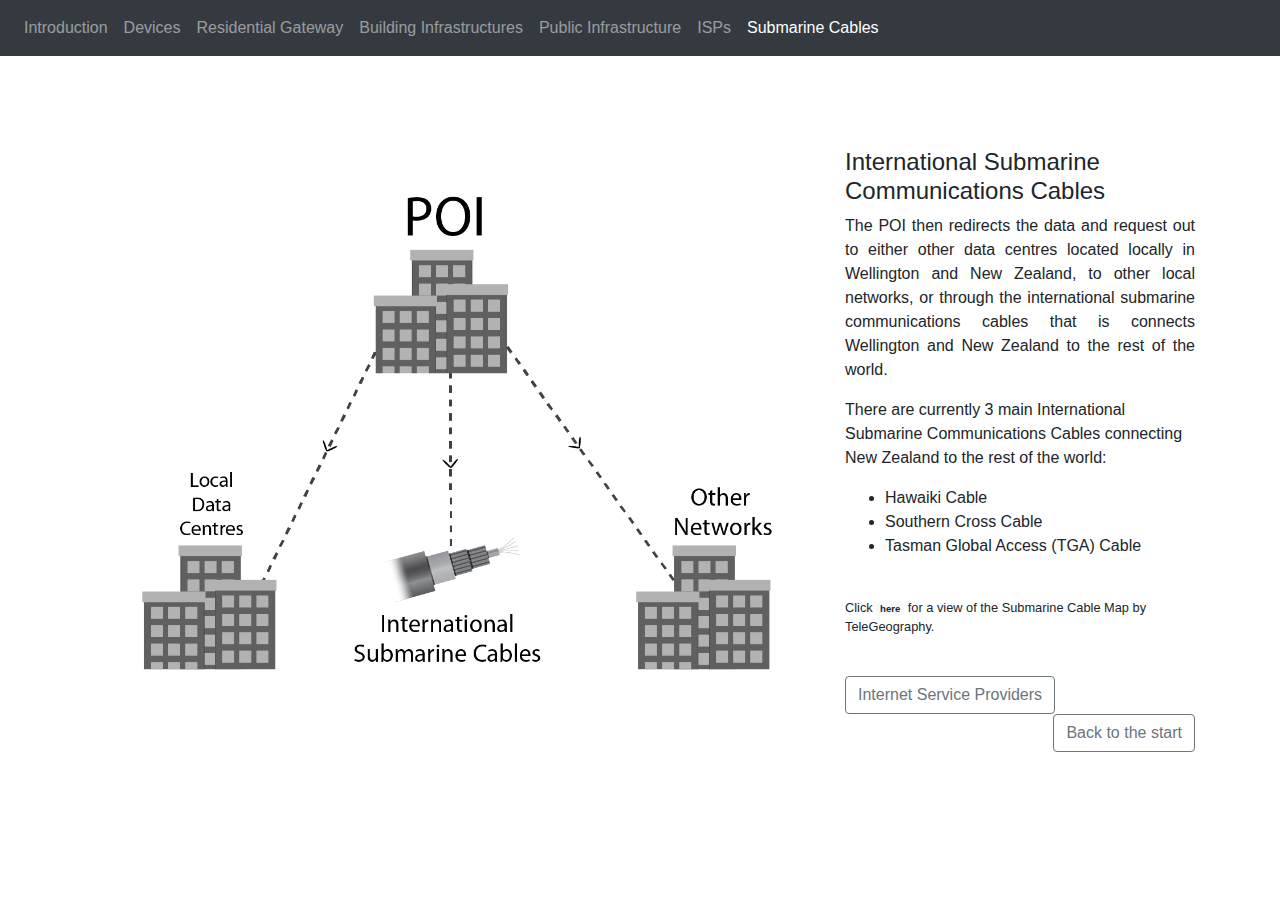
==== cable.html @ 1db7d3f7 "Adding my existing site." ====
<!doctype html>
<html lang="en">

<head>
  <!-- Required meta tags -->
  <meta charset="utf-8">
  <meta name="viewport" content="width=device-width, initial-scale=1, shrink-to-fit=no">

  <!-- Bootstrap CSS -->
  <link rel="stylesheet" href="https://stackpath.bootstrapcdn.com/bootstrap/4.3.1/css/bootstrap.min.css" integrity="sha384-ggOyR0iXCbMQv3Xipma34MD+dH/1fQ784/j6cY/iJTQUOhcWr7x9JvoRxT2MZw1T" crossorigin="anonymous">

  <link rel="stylesheet" href="css/style.css">

  <title>Internet Infrastructure in Wellington</title>
</head>

<body>
  <nav class="navbar navbar-expand-md navbar-dark fixed-top bg-dark">
    <button class="navbar-toggler" type="button" data-toggle="collapse" data-target="#navbarCollapse" aria-controls="navbarCollapse" aria-expanded="false" aria-label="Toggle navigation">
      <span class="navbar-toggler-icon"></span>
    </button>
    <div class="collapse navbar-collapse" id="navbarCollapse">
      <ul class="navbar-nav mr-auto">
        <li class="nav-item">
          <a class="nav-link" href="index.html">Introduction</a>
        </li>
        <li class="nav-item">
          <a class="nav-link" href="device.html">Devices</a>
        </li>
        <li class="nav-item">
          <a class="nav-link" href="gateway.html">Residential Gateway</a>
        </li>
        <li class="nav-item">
          <a class="nav-link" href="building.html">Building Infrastructures</a>
        </li>
        <li class="nav-item">
          <a class="nav-link" href="public.html">Public Infrastructure</a>
        </li>
        <li class="nav-item">
          <a class="nav-link" href="isp.html">ISPs</a>
        </li>
        <li class="nav-item">
          <a class="nav-link active" href="cable.html">Submarine Cables</a>
        </li>
      </ul>
    </div>
  </nav>
  <main role="main">
    <div class="container mx-auto">

      <div class="row min-vh-100">
        <span id="cables"></span>
        <div class="col-8 my-auto"><img src="img/cables.png" class="img-fluid" alt="Submarine Cables"></div>
        <div class="col-4 my-auto">
          <h4 class="text-left">International Submarine Communications Cables</h4>
          <p class="text-justify">The POI then redirects the data and request out to either other data centres located locally in Wellington and New Zealand, to other local networks, or through the international submarine communications cables that
            is connects Wellington and New Zealand to the rest of the world.</p>
          <p>There are currently 3 main International Submarine Communications Cables connecting New Zealand to the rest of the world:</p>
          <ul>
            <li>Hawaiki Cable</li>
            <li>Southern Cross Cable</li>
            <li>Tasman Global Access (TGA) Cable</li>
          </ul>
          <br />
          <small>
            <p>Click <a href="https://www.submarinecablemap.com/" class="badge badge-light" target="_blank">here</a> for a view of the Submarine Cable Map by TeleGeography. </p>
          </small>
          <br />
          <a class="btn btn-outline-secondary float-left" href="isp.html" role="button">Internet Service Providers</a>
          <a class="btn btn-outline-secondary float-right" href="index.html" role="button">Back to the start</a>
        </div>
      </div>
    </div>
  </main>

  <!-- Optional JavaScript -->
  <!-- jQuery first, then Popper.js, then Bootstrap JS -->
  <script src="https://code.jquery.com/jquery-3.3.1.slim.min.js" integrity="sha384-q8i/X+965DzO0rT7abK41JStQIAqVgRVzpbzo5smXKp4YfRvH+8abtTE1Pi6jizo" crossorigin="anonymous"></script>
  <script src="https://cdnjs.cloudflare.com/ajax/libs/popper.js/1.14.7/umd/popper.min.js" integrity="sha384-UO2eT0CpHqdSJQ6hJty5KVphtPhzWj9WO1clHTMGa3JDZwrnQq4sF86dIHNDz0W1" crossorigin="anonymous"></script>
  <script src="https://stackpath.bootstrapcdn.com/bootstrap/4.3.1/js/bootstrap.min.js" integrity="sha384-JjSmVgyd0p3pXB1rRibZUAYoIIy6OrQ6VrjIEaFf/nJGzIxFDsf4x0xIM+B07jRM" crossorigin="anonymous"></script>
</body>

</html>
---- css/style.css ----
html, body {
	overflow:hidden;
}
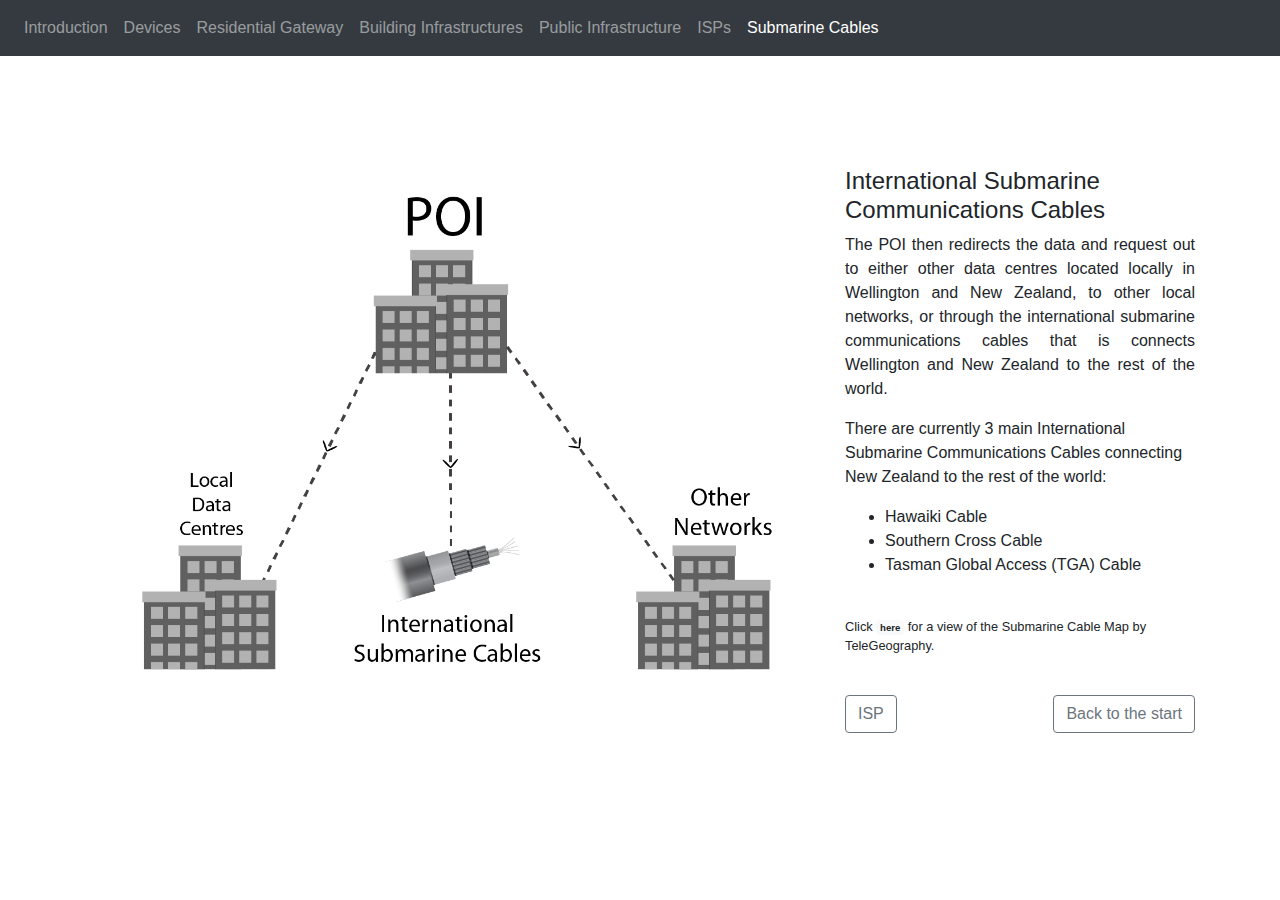
==== commit 53c236fe: "Update cable.html" ====
--- a/cable.html
+++ b/cable.html
@@ -66,7 +66,7 @@
             <p>Click <a href="https://www.submarinecablemap.com/" class="badge badge-light" target="_blank">here</a> for a view of the Submarine Cable Map by TeleGeography. </p>
           </small>
           <br />
-          <a class="btn btn-outline-secondary float-left" href="isp.html" role="button">Internet Service Providers</a>
+          <a class="btn btn-outline-secondary float-left" href="isp.html" role="button">ISP</a>
           <a class="btn btn-outline-secondary float-right" href="index.html" role="button">Back to the start</a>
         </div>
       </div>
